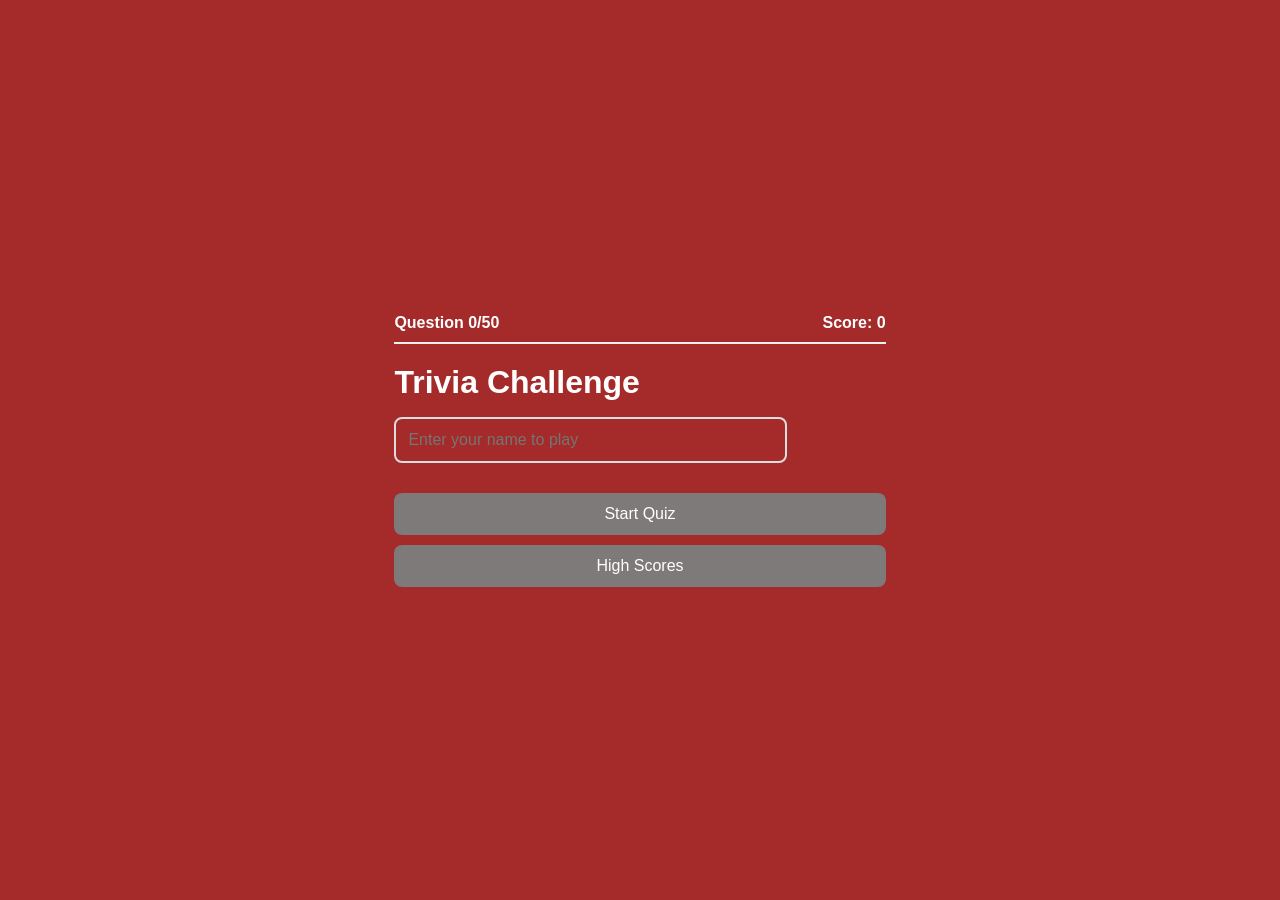
==== quiz.html @ c312fb92 "almost" ====
<!DOCTYPE html>
<html lang="en">
<head>
  <meta charset="UTF-8">
  <meta name="viewport" content="width=device-width, initial-scale=1.0">
  <title>Quiz App</title>
  <link rel="stylesheet" href="quiz.css">
  <script defer src="quiz.js"></script>
</head>
<body>
  <div class="quiz-wrapper">

    <div id="status-bar" class="quiz-header">
        <span id="tracker" class="stat-item">Question 0/50</span>
        <span id="score" class="stat-item">Score: 0</span>
    </div>


    <div id="start-container" class="start-screen">
        <h1 class="main-title">Trivia Challenge</h1>
        <input type="text" id="user-name" class="input-field" placeholder="Enter your name to play" required>
        <button id="start-btn" class="btn primary-btn">Start Quiz</button>
        <button id="h_score" class="btn secondary-btn">High Scores</button>
    </div>


    <div id="quiz-container" class="quiz-body" style="display: none;">
        <h2 id="question" class="question-text">Question will appear here</h2>
        <div class="options-grid">
            <button id="a" class="btn option-btn"></button>
            <button id="b" class="btn option-btn"></button>
            <button id="c" class="btn option-btn"></button>
            <button id="d" class="btn option-btn"></button>
        </div>
    </div>
</div>

</body>
</html>
---- quiz.css ----
* {
    color: #fff;
    box-sizing: border-box;
    margin: 0;
    padding: 0;
    background-color: brown;
}


body {
    font-family: 'Segoe UI', Tahoma, Geneva, Verdana, sans-serif;
    color: white;
    display: flex;
    justify-content: center;
    align-items: center;
    min-height: 100vh;
    margin: 0;
}

.container {
    background: var(--white);
    padding: 2rem;
    border-radius: 12px;
    box-shadow: 0 10px 25px rgba(0,0,0,0.1);
    width: 100%;
    max-width: 500px;
    text-align: center;
}

#status-bar {
    display: flex;
    justify-content: space-between;
    margin-bottom: 20px;
    font-weight: bold;
    color: var(--primary-color);
    padding-bottom: 10px;
    border-bottom: 2px solid #eee;
}
h1 {
    margin-bottom: 1rem;
    font-size: 2rem;
}
input  {
    width: 80%;
    padding: 12px;
    margin-bottom: 20px;
    border: 2px solid #ddd;
    border-radius: 8px;
    font-size: 1rem;
}

button {
    background-color:rgb(127, 122, 122);
    color: white;
    border: none;
    padding: 12px 24px;
    border-radius: 8px;
    cursor: pointer;
    font-size: 1rem;
    transition: transform 0.2s, background 0.3s;
    width: 100%;
    margin-top: 10px;
}

button:hover {
    background-color: #357abd;
    transform: translateY(-2px);
}

button:active {
    transform: translateY(0);
}


.options button {
    background-color: #fff;
    color: white;
    border: 2px solid #eee;
    text-align: left;
    margin-bottom: 10px;
}

.options button:hover {
    background-color: #f0f7ff;
    border-color: black
}


#quiz-container {
    display: none; 
}

h2#question {
    font-size: 1.4rem;
    margin-bottom: 1.5rem;
}
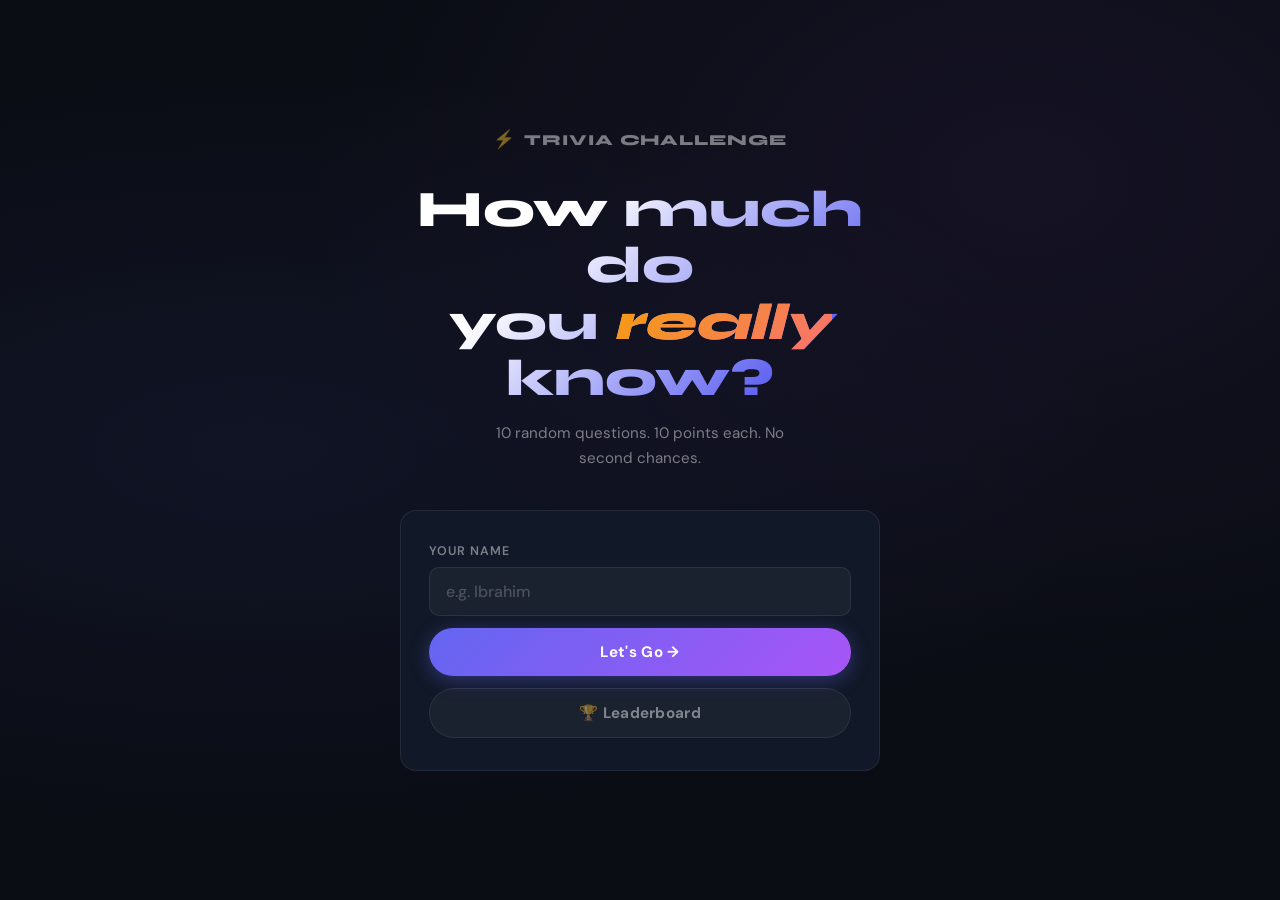
==== commit 0b2af1c2: "modification" ====
--- a/quiz.html
+++ b/quiz.html
@@ -3,37 +3,122 @@
 <head>
   <meta charset="UTF-8">
   <meta name="viewport" content="width=device-width, initial-scale=1.0">
-  <title>Quiz App</title>
+  <title>Trivia Challenge</title>
+  <link rel="preconnect" href="https://fonts.googleapis.com">
+  <link href="https://fonts.googleapis.com/css2?family=Syne:wght@700;800&family=DM+Sans:wght@400;500;600&display=swap" rel="stylesheet">
   <link rel="stylesheet" href="quiz.css">
-  <script defer src="quiz.js"></script>
 </head>
 <body>
-  <div class="quiz-wrapper">
 
-    <div id="status-bar" class="quiz-header">
-        <span id="tracker" class="stat-item">Question 0/50</span>
-        <span id="score" class="stat-item">Score: 0</span>
+  <!-- ── START SCREEN ── -->
+  <div id="start-screen" class="screen active">
+    <div class="brand">
+      <span class="brand-icon">⚡</span>
+      <span class="brand-name">Trivia Challenge</span>
+    </div>
+    <h1 class="hero-title">How much do<br>you <em>really</em> know?</h1>
+    <p class="hero-sub">10 random questions. 10 points each. No second chances.</p>
+
+    <div class="start-card">
+      <label class="input-label" for="user-name">Your name</label>
+      <input type="text" id="user-name" class="name-input" placeholder="e.g. Ibrahim" autocomplete="off" maxlength="24">
+      <button id="start-btn" class="btn btn-primary">Let's Go →</button>
+      <button id="h_score" class="btn btn-ghost">🏆 Leaderboard</button>
+    </div>
+  </div>
+
+  <!-- ── QUIZ SCREEN ── -->
+  <div id="quiz-screen" class="screen">
+
+    <!-- header -->
+    <div class="quiz-header">
+      <div class="q-meta">
+        <span id="tracker" class="q-counter">1 / 10</span>
+        <span id="player-tag" class="player-tag"></span>
+      </div>
+      <div id="score-badge" class="score-badge">0 pts</div>
     </div>
 
-
-    <div id="start-container" class="start-screen">
-        <h1 class="main-title">Trivia Challenge</h1>
-        <input type="text" id="user-name" class="input-field" placeholder="Enter your name to play" required>
-        <button id="start-btn" class="btn primary-btn">Start Quiz</button>
-        <button id="h_score" class="btn secondary-btn">High Scores</button>
+    <!-- progress bar -->
+    <div class="progress-track">
+      <div id="progress-fill" class="progress-fill"></div>
     </div>
 
+    <!-- timer ring -->
+    <div class="timer-wrap">
+      <svg class="timer-ring" viewBox="0 0 64 64">
+        <circle class="ring-bg"   cx="32" cy="32" r="27"/>
+        <circle id="ring-arc" class="ring-arc" cx="32" cy="32" r="27"/>
+      </svg>
+      <span id="timer-num" class="timer-num">15</span>
+    </div>
 
-    <div id="quiz-container" class="quiz-body" style="display: none;">
-        <h2 id="question" class="question-text">Question will appear here</h2>
-        <div class="options-grid">
-            <button id="a" class="btn option-btn"></button>
-            <button id="b" class="btn option-btn"></button>
-            <button id="c" class="btn option-btn"></button>
-            <button id="d" class="btn option-btn"></button>
-        </div>
+    <!-- question -->
+    <div class="question-wrap">
+      <p class="q-label">Question</p>
+      <h2 id="question" class="question-text">Loading…</h2>
     </div>
-</div>
 
+    <!-- options -->
+    <div class="options-grid">
+      <button id="a" class="option-btn"><span class="opt-letter">A</span><span class="opt-text"></span></button>
+      <button id="b" class="option-btn"><span class="opt-letter">B</span><span class="opt-text"></span></button>
+      <button id="c" class="option-btn"><span class="opt-letter">C</span><span class="opt-text"></span></button>
+      <button id="d" class="option-btn"><span class="opt-letter">D</span><span class="opt-text"></span></button>
+    </div>
+
+    <!-- streak indicator -->
+    <div id="streak-bar" class="streak-bar"></div>
+  </div>
+
+  <!-- ── RESULT SCREEN ── -->
+  <div id="result-screen" class="screen">
+    <div id="result-emoji" class="result-emoji">🎉</div>
+    <h2 id="result-title" class="result-title">Great job!</h2>
+    <p id="result-name"  class="result-name"></p>
+
+    <div class="score-ring-wrap">
+      <svg class="score-ring" viewBox="0 0 120 120">
+        <circle class="sr-bg"  cx="60" cy="60" r="50"/>
+        <circle id="sr-arc" class="sr-arc" cx="60" cy="60" r="50"/>
+      </svg>
+      <div class="score-inner">
+        <span id="final-score" class="final-num">0</span>
+        <span class="final-label">/ 100</span>
+      </div>
+    </div>
+
+    <div class="result-stats">
+      <div class="rs-item"><span id="rs-correct" class="rs-num">0</span><span class="rs-label">Correct</span></div>
+      <div class="rs-item"><span id="rs-wrong"   class="rs-num">0</span><span class="rs-label">Wrong</span></div>
+      <div class="rs-item"><span id="rs-streak"  class="rs-num">0</span><span class="rs-label">Best Streak</span></div>
+    </div>
+
+    <p id="result-msg" class="result-msg"></p>
+
+    <div class="result-actions">
+      <button id="play-again-btn" class="btn btn-primary">Play Again</button>
+      <button id="leaderboard-btn" class="btn btn-ghost">🏆 Leaderboard</button>
+    </div>
+  </div>
+
+  <!-- ── LEADERBOARD MODAL ── -->
+  <div id="lb-modal" class="modal-backdrop">
+    <div class="modal">
+      <div class="modal-head">
+        <h3>🏆 Leaderboard</h3>
+        <button id="lb-close" class="modal-close">✕</button>
+      </div>
+      <div id="lb-list" class="lb-list">
+        <p class="lb-empty">No scores yet. Be the first!</p>
+      </div>
+      <button id="lb-clear" class="btn btn-ghost" style="margin-top:14px;width:100%;font-size:.8rem;">Clear scores</button>
+    </div>
+  </div>
+
+  <!-- feedback flash -->
+  <div id="feedback" class="feedback-flash"></div>
+
+  <script src="quiz.js"></script>
 </body>
-</html>+</html>
--- a/quiz.css
+++ b/quiz.css
@@ -1,96 +1,671 @@
-* {
-    color: #fff;
-    box-sizing: border-box;
-    margin: 0;
-    padding: 0;
-    background-color: brown;
-}
-
+/* ══════════════════════════════════════════════
+   TRIVIA CHALLENGE — CSS
+   Dark game aesthetic · Syne + DM Sans
+   ══════════════════════════════════════════════ */
+
+/* ── RESET ── */
+*, *::before, *::after { margin: 0; padding: 0; box-sizing: border-box; }
+
+:root {
+  --bg:          #0a0d14;
+  --surface:     #111827;
+  --surface2:    #1a2235;
+  --border:      rgba(255,255,255,0.08);
+  --border-h:    rgba(255,255,255,0.18);
+
+  --accent:      #6366f1;
+  --accent2:     #a855f7;
+  --gold:        #f59e0b;
+  --green:       #34d399;
+  --red:         #f87171;
+
+  --text:        #e8edf5;
+  --muted:       rgba(255,255,255,0.45);
+  --muted2:      rgba(255,255,255,0.22);
+
+  --radius:      16px;
+  --radius-sm:   10px;
+  --radius-pill: 50px;
+
+  --font-head:   'Syne', sans-serif;
+  --font-body:   'DM Sans', sans-serif;
+}
+
+html { scroll-behavior: smooth; }
 
 body {
-    font-family: 'Segoe UI', Tahoma, Geneva, Verdana, sans-serif;
-    color: white;
-    display: flex;
-    justify-content: center;
-    align-items: center;
-    min-height: 100vh;
-    margin: 0;
-}
-
-.container {
-    background: var(--white);
-    padding: 2rem;
-    border-radius: 12px;
-    box-shadow: 0 10px 25px rgba(0,0,0,0.1);
-    width: 100%;
-    max-width: 500px;
-    text-align: center;
-}
-
-#status-bar {
-    display: flex;
-    justify-content: space-between;
-    margin-bottom: 20px;
-    font-weight: bold;
-    color: var(--primary-color);
-    padding-bottom: 10px;
-    border-bottom: 2px solid #eee;
-}
-h1 {
-    margin-bottom: 1rem;
-    font-size: 2rem;
-}
-input  {
-    width: 80%;
-    padding: 12px;
-    margin-bottom: 20px;
-    border: 2px solid #ddd;
-    border-radius: 8px;
-    font-size: 1rem;
-}
-
-button {
-    background-color:rgb(127, 122, 122);
-    color: white;
-    border: none;
-    padding: 12px 24px;
-    border-radius: 8px;
-    cursor: pointer;
-    font-size: 1rem;
-    transition: transform 0.2s, background 0.3s;
-    width: 100%;
-    margin-top: 10px;
-}
-
-button:hover {
-    background-color: #357abd;
-    transform: translateY(-2px);
-}
-
-button:active {
-    transform: translateY(0);
-}
-
-
-.options button {
-    background-color: #fff;
-    color: white;
-    border: 2px solid #eee;
-    text-align: left;
-    margin-bottom: 10px;
-}
-
-.options button:hover {
-    background-color: #f0f7ff;
-    border-color: black
-}
-
-
-#quiz-container {
-    display: none; 
-}
-
-h2#question {
-    font-size: 1.4rem;
-    margin-bottom: 1.5rem;
-}
+  font-family: var(--font-body);
+  background: var(--bg);
+  color: var(--text);
+  min-height: 100vh;
+  display: flex;
+  align-items: center;
+  justify-content: center;
+  padding: 20px;
+  -webkit-font-smoothing: antialiased;
+  /* subtle noise */
+  background-image:
+    radial-gradient(ellipse at 20% 50%, rgba(99,102,241,0.08) 0%, transparent 60%),
+    radial-gradient(ellipse at 80% 20%, rgba(168,85,247,0.07) 0%, transparent 50%);
+}
+
+/* ══════════════════════════════════════════════
+   SCREENS
+   ══════════════════════════════════════════════ */
+.screen {
+  display: none;
+  width: 100%;
+  max-width: 480px;
+  animation: screenIn 0.45s cubic-bezier(0.22, 1, 0.36, 1) forwards;
+}
+.screen.active { display: flex; flex-direction: column; align-items: center; }
+
+@keyframes screenIn {
+  from { opacity: 0; transform: translateY(24px); }
+  to   { opacity: 1; transform: translateY(0); }
+}
+
+/* ══════════════════════════════════════════════
+   START SCREEN
+   ══════════════════════════════════════════════ */
+.brand {
+  display: flex;
+  align-items: center;
+  gap: 8px;
+  font-family: var(--font-head);
+  font-size: 0.95rem;
+  font-weight: 800;
+  color: var(--muted);
+  letter-spacing: 0.06em;
+  text-transform: uppercase;
+  margin-bottom: 32px;
+}
+.brand-icon { font-size: 1.1rem; }
+
+.hero-title {
+  font-family: var(--font-head);
+  font-size: clamp(2.4rem, 7vw, 3.2rem);
+  font-weight: 800;
+  line-height: 1.1;
+  text-align: center;
+  margin-bottom: 14px;
+  background: linear-gradient(135deg, #fff 30%, var(--accent) 80%, var(--accent2));
+  -webkit-background-clip: text;
+  -webkit-text-fill-color: transparent;
+  background-clip: text;
+}
+.hero-title em {
+  font-style: italic;
+  background: linear-gradient(135deg, var(--gold), #f87171);
+  -webkit-background-clip: text;
+  -webkit-text-fill-color: transparent;
+  background-clip: text;
+}
+
+.hero-sub {
+  color: var(--muted);
+  font-size: 0.95rem;
+  text-align: center;
+  line-height: 1.6;
+  margin-bottom: 40px;
+  max-width: 320px;
+}
+
+.start-card {
+  background: var(--surface);
+  border: 1px solid var(--border);
+  border-radius: var(--radius);
+  padding: 32px 28px;
+  width: 100%;
+  display: flex;
+  flex-direction: column;
+  gap: 12px;
+}
+
+.input-label {
+  font-size: 0.78rem;
+  font-weight: 600;
+  color: var(--muted);
+  text-transform: uppercase;
+  letter-spacing: 0.08em;
+  margin-bottom: -4px;
+}
+
+.name-input {
+  width: 100%;
+  padding: 13px 16px;
+  background: rgba(255,255,255,0.04);
+  border: 1px solid var(--border);
+  border-radius: var(--radius-sm);
+  color: var(--text);
+  font-family: var(--font-body);
+  font-size: 1rem;
+  font-weight: 500;
+  outline: none;
+  transition: border-color 0.25s, box-shadow 0.25s;
+}
+.name-input::placeholder { color: var(--muted2); }
+.name-input:focus {
+  border-color: var(--accent);
+  box-shadow: 0 0 0 3px rgba(99,102,241,0.18);
+}
+
+/* ══════════════════════════════════════════════
+   BUTTONS
+   ══════════════════════════════════════════════ */
+.btn {
+  width: 100%;
+  padding: 14px 24px;
+  border-radius: var(--radius-pill);
+  font-family: var(--font-body);
+  font-size: 0.95rem;
+  font-weight: 700;
+  border: none;
+  cursor: pointer;
+  transition: transform 0.22s cubic-bezier(0.22,1,0.36,1), box-shadow 0.22s, background 0.22s;
+  letter-spacing: 0.02em;
+}
+.btn:active { transform: scale(0.97) !important; }
+
+.btn-primary {
+  background: linear-gradient(135deg, var(--accent), var(--accent2));
+  color: #fff;
+  box-shadow: 0 4px 20px rgba(99,102,241,0.38);
+}
+.btn-primary:hover {
+  transform: translateY(-2px);
+  box-shadow: 0 8px 28px rgba(99,102,241,0.55);
+}
+
+.btn-ghost {
+  background: rgba(255,255,255,0.04);
+  color: var(--muted);
+  border: 1px solid var(--border);
+}
+.btn-ghost:hover {
+  background: rgba(255,255,255,0.08);
+  color: var(--text);
+  border-color: var(--border-h);
+  transform: translateY(-2px);
+}
+
+/* ══════════════════════════════════════════════
+   QUIZ SCREEN
+   ══════════════════════════════════════════════ */
+#quiz-screen { gap: 0; }
+
+.quiz-header {
+  display: flex;
+  justify-content: space-between;
+  align-items: center;
+  width: 100%;
+  margin-bottom: 12px;
+}
+
+.q-meta { display: flex; align-items: center; gap: 10px; }
+
+.q-counter {
+  font-family: var(--font-head);
+  font-size: 0.85rem;
+  font-weight: 800;
+  color: var(--muted);
+  letter-spacing: 0.05em;
+}
+
+.player-tag {
+  font-size: 0.75rem;
+  font-weight: 600;
+  color: var(--muted2);
+  background: rgba(255,255,255,0.05);
+  border: 1px solid var(--border);
+  border-radius: var(--radius-pill);
+  padding: 3px 10px;
+}
+
+.score-badge {
+  font-family: var(--font-head);
+  font-size: 0.88rem;
+  font-weight: 800;
+  color: var(--gold);
+  background: rgba(245,158,11,0.12);
+  border: 1px solid rgba(245,158,11,0.28);
+  border-radius: var(--radius-pill);
+  padding: 5px 14px;
+  transition: transform 0.25s;
+}
+.score-badge.pop { animation: scorePop 0.35s cubic-bezier(0.22,1,0.36,1); }
+@keyframes scorePop {
+  0%   { transform: scale(1); }
+  50%  { transform: scale(1.3); }
+  100% { transform: scale(1); }
+}
+
+/* progress bar */
+.progress-track {
+  width: 100%;
+  height: 4px;
+  background: rgba(255,255,255,0.07);
+  border-radius: 4px;
+  overflow: hidden;
+  margin-bottom: 24px;
+}
+.progress-fill {
+  height: 100%;
+  background: linear-gradient(90deg, var(--accent), var(--accent2));
+  border-radius: 4px;
+  transition: width 0.5s cubic-bezier(0.22,1,0.36,1);
+  width: 0%;
+}
+
+/* timer ring */
+.timer-wrap {
+  position: relative;
+  width: 64px;
+  height: 64px;
+  margin: 0 auto 20px;
+}
+.timer-ring { width: 64px; height: 64px; transform: rotate(-90deg); }
+.ring-bg  { fill: none; stroke: rgba(255,255,255,0.07); stroke-width: 4; }
+.ring-arc {
+  fill: none;
+  stroke: var(--accent);
+  stroke-width: 4;
+  stroke-linecap: round;
+  stroke-dasharray: 169.6;   /* 2π × 27 */
+  stroke-dashoffset: 0;
+  transition: stroke-dashoffset 1s linear, stroke 0.4s;
+}
+.ring-arc.warning { stroke: var(--gold); }
+.ring-arc.danger  { stroke: var(--red); }
+
+.timer-num {
+  position: absolute;
+  inset: 0;
+  display: flex;
+  align-items: center;
+  justify-content: center;
+  font-family: var(--font-head);
+  font-size: 1rem;
+  font-weight: 800;
+  color: var(--text);
+}
+
+/* question */
+.question-wrap {
+  width: 100%;
+  background: var(--surface);
+  border: 1px solid var(--border);
+  border-radius: var(--radius);
+  padding: 24px 22px;
+  margin-bottom: 16px;
+  min-height: 110px;
+  display: flex;
+  flex-direction: column;
+  justify-content: center;
+}
+.q-label {
+  font-size: 0.68rem;
+  font-weight: 700;
+  text-transform: uppercase;
+  letter-spacing: 0.12em;
+  color: var(--accent);
+  margin-bottom: 10px;
+}
+.question-text {
+  font-family: var(--font-head);
+  font-size: 1.15rem;
+  font-weight: 700;
+  line-height: 1.45;
+  color: var(--text);
+}
+
+/* options */
+.options-grid {
+  display: grid;
+  grid-template-columns: 1fr 1fr;
+  gap: 10px;
+  width: 100%;
+  margin-bottom: 14px;
+}
+
+.option-btn {
+  display: flex;
+  align-items: center;
+  gap: 10px;
+  background: var(--surface);
+  border: 1px solid var(--border);
+  border-radius: var(--radius-sm);
+  padding: 14px 14px;
+  cursor: pointer;
+  transition: all 0.22s cubic-bezier(0.22,1,0.36,1);
+  text-align: left;
+  min-height: 58px;
+}
+.option-btn:hover:not(:disabled) {
+  background: var(--surface2);
+  border-color: var(--border-h);
+  transform: translateY(-2px);
+  box-shadow: 0 6px 20px rgba(0,0,0,0.3);
+}
+
+.opt-letter {
+  flex-shrink: 0;
+  width: 28px;
+  height: 28px;
+  background: rgba(255,255,255,0.06);
+  border-radius: 8px;
+  display: flex;
+  align-items: center;
+  justify-content: center;
+  font-family: var(--font-head);
+  font-size: 0.72rem;
+  font-weight: 800;
+  color: var(--muted);
+  transition: background 0.22s, color 0.22s;
+}
+
+.opt-text {
+  font-family: var(--font-body);
+  font-size: 0.88rem;
+  font-weight: 500;
+  color: var(--text);
+  line-height: 1.35;
+}
+
+/* correct / wrong states */
+.option-btn.correct {
+  background: rgba(52,211,153,0.12);
+  border-color: var(--green);
+  transform: none;
+}
+.option-btn.correct .opt-letter {
+  background: var(--green);
+  color: #000;
+}
+
+.option-btn.wrong {
+  background: rgba(248,113,113,0.12);
+  border-color: var(--red);
+}
+.option-btn.wrong .opt-letter {
+  background: var(--red);
+  color: #fff;
+}
+
+.option-btn:disabled { cursor: default; opacity: 0.85; }
+
+/* streak bar */
+.streak-bar {
+  display: flex;
+  gap: 5px;
+  justify-content: center;
+  min-height: 16px;
+}
+.streak-dot {
+  width: 8px; height: 8px;
+  border-radius: 50%;
+  background: var(--green);
+  animation: dotPop 0.3s cubic-bezier(0.22,1,0.36,1);
+}
+@keyframes dotPop {
+  from { transform: scale(0); opacity: 0; }
+  to   { transform: scale(1); opacity: 1; }
+}
+
+/* ══════════════════════════════════════════════
+   FEEDBACK FLASH
+   ══════════════════════════════════════════════ */
+.feedback-flash {
+  position: fixed;
+  top: 50%;
+  left: 50%;
+  transform: translate(-50%, -50%) scale(0.7);
+  font-size: 3.5rem;
+  pointer-events: none;
+  opacity: 0;
+  z-index: 9999;
+  transition: none;
+}
+.feedback-flash.show {
+  animation: flashPop 0.65s cubic-bezier(0.22,1,0.36,1) forwards;
+}
+@keyframes flashPop {
+  0%   { opacity: 0; transform: translate(-50%,-50%) scale(0.5); }
+  30%  { opacity: 1; transform: translate(-50%,-50%) scale(1.1); }
+  70%  { opacity: 1; transform: translate(-50%,-50%) scale(1); }
+  100% { opacity: 0; transform: translate(-50%,-70%) scale(0.9); }
+}
+
+/* ══════════════════════════════════════════════
+   RESULT SCREEN
+   ══════════════════════════════════════════════ */
+#result-screen { text-align: center; gap: 0; }
+
+.result-emoji {
+  font-size: 3rem;
+  margin-bottom: 12px;
+  animation: screenIn 0.5s 0.1s both;
+}
+
+.result-title {
+  font-family: var(--font-head);
+  font-size: 2rem;
+  font-weight: 800;
+  background: linear-gradient(135deg, #fff, var(--accent3, #60a5fa));
+  -webkit-background-clip: text;
+  -webkit-text-fill-color: transparent;
+  background-clip: text;
+  margin-bottom: 4px;
+  animation: screenIn 0.5s 0.15s both;
+}
+
+.result-name {
+  color: var(--muted);
+  font-size: 0.9rem;
+  margin-bottom: 24px;
+  animation: screenIn 0.5s 0.2s both;
+}
+
+/* score ring */
+.score-ring-wrap {
+  position: relative;
+  width: 140px;
+  height: 140px;
+  margin: 0 auto 28px;
+  animation: screenIn 0.5s 0.25s both;
+}
+.score-ring { width: 140px; height: 140px; transform: rotate(-90deg); }
+.sr-bg  { fill: none; stroke: rgba(255,255,255,0.07); stroke-width: 8; }
+.sr-arc {
+  fill: none;
+  stroke: url(#scoreGrad);
+  stroke-width: 8;
+  stroke-linecap: round;
+  stroke-dasharray: 314.16;  /* 2π × 50 */
+  stroke-dashoffset: 314.16;
+  transition: stroke-dashoffset 1.2s cubic-bezier(0.22,1,0.36,1) 0.4s;
+}
+
+/* gradient def via inline SVG trick */
+.score-ring defs { display: block; }
+
+.score-inner {
+  position: absolute;
+  inset: 0;
+  display: flex;
+  flex-direction: column;
+  align-items: center;
+  justify-content: center;
+}
+.final-num {
+  font-family: var(--font-head);
+  font-size: 2.2rem;
+  font-weight: 800;
+  color: var(--text);
+  line-height: 1;
+}
+.final-label {
+  font-size: 0.72rem;
+  color: var(--muted);
+  margin-top: 2px;
+}
+
+/* result stats row */
+.result-stats {
+  display: flex;
+  gap: 0;
+  width: 100%;
+  background: var(--surface);
+  border: 1px solid var(--border);
+  border-radius: var(--radius);
+  overflow: hidden;
+  margin-bottom: 20px;
+  animation: screenIn 0.5s 0.3s both;
+}
+.rs-item {
+  flex: 1;
+  display: flex;
+  flex-direction: column;
+  align-items: center;
+  padding: 18px 12px;
+  gap: 4px;
+}
+.rs-item:not(:last-child) { border-right: 1px solid var(--border); }
+
+.rs-num {
+  font-family: var(--font-head);
+  font-size: 1.7rem;
+  font-weight: 800;
+  color: var(--text);
+  line-height: 1;
+}
+.rs-label {
+  font-size: 0.7rem;
+  font-weight: 600;
+  color: var(--muted);
+  text-transform: uppercase;
+  letter-spacing: 0.07em;
+}
+
+.result-msg {
+  color: var(--muted);
+  font-size: 0.9rem;
+  line-height: 1.6;
+  margin-bottom: 24px;
+  max-width: 340px;
+  animation: screenIn 0.5s 0.35s both;
+}
+
+.result-actions {
+  display: flex;
+  flex-direction: column;
+  gap: 10px;
+  width: 100%;
+  animation: screenIn 0.5s 0.4s both;
+}
+
+/* ══════════════════════════════════════════════
+   LEADERBOARD MODAL
+   ══════════════════════════════════════════════ */
+.modal-backdrop {
+  display: none;
+  position: fixed;
+  inset: 0;
+  background: rgba(0,0,0,0.7);
+  backdrop-filter: blur(6px);
+  z-index: 1000;
+  align-items: center;
+  justify-content: center;
+  padding: 20px;
+  animation: screenIn 0.3s both;
+}
+.modal-backdrop.open { display: flex; }
+
+.modal {
+  background: var(--surface);
+  border: 1px solid var(--border);
+  border-radius: var(--radius);
+  padding: 28px 24px;
+  width: 100%;
+  max-width: 420px;
+  max-height: 80vh;
+  overflow-y: auto;
+}
+.modal-head {
+  display: flex;
+  justify-content: space-between;
+  align-items: center;
+  margin-bottom: 20px;
+}
+.modal-head h3 {
+  font-family: var(--font-head);
+  font-size: 1.15rem;
+  font-weight: 800;
+}
+.modal-close {
+  background: rgba(255,255,255,0.06);
+  border: 1px solid var(--border);
+  border-radius: 8px;
+  width: 32px; height: 32px;
+  color: var(--muted);
+  font-size: 0.85rem;
+  cursor: pointer;
+  transition: all 0.2s;
+}
+.modal-close:hover { background: rgba(255,255,255,0.12); color: var(--text); }
+
+.lb-list { display: flex; flex-direction: column; gap: 8px; }
+
+.lb-entry {
+  display: flex;
+  align-items: center;
+  gap: 12px;
+  padding: 12px 14px;
+  background: rgba(255,255,255,0.03);
+  border: 1px solid var(--border);
+  border-radius: var(--radius-sm);
+  animation: screenIn 0.35s both;
+}
+.lb-rank {
+  font-family: var(--font-head);
+  font-size: 0.85rem;
+  font-weight: 800;
+  width: 24px;
+  text-align: center;
+  color: var(--muted2);
+}
+.lb-rank.gold   { color: var(--gold); }
+.lb-rank.silver { color: #94a3b8; }
+.lb-rank.bronze { color: #b45309; }
+
+.lb-info { flex: 1; }
+.lb-name  { font-size: 0.9rem; font-weight: 600; color: var(--text); }
+.lb-date  { font-size: 0.72rem; color: var(--muted2); margin-top: 1px; }
+.lb-pts {
+  font-family: var(--font-head);
+  font-size: 1rem;
+  font-weight: 800;
+  color: var(--gold);
+}
+
+.lb-empty {
+  text-align: center;
+  color: var(--muted);
+  font-size: 0.9rem;
+  padding: 28px 0;
+}
+
+/* ══════════════════════════════════════════════
+   RESPONSIVE
+   ══════════════════════════════════════════════ */
+@media (max-width: 420px) {
+  .hero-title { font-size: 2rem; }
+  .options-grid { grid-template-columns: 1fr; }
+  .option-btn { min-height: 50px; }
+  .result-stats { flex-direction: column; }
+  .rs-item:not(:last-child) { border-right: none; border-bottom: 1px solid var(--border); }
+}
+
+@media (prefers-reduced-motion: reduce) {
+  *, *::before, *::after { animation-duration: 0.01ms !important; transition-duration: 0.01ms !important; }
+}
